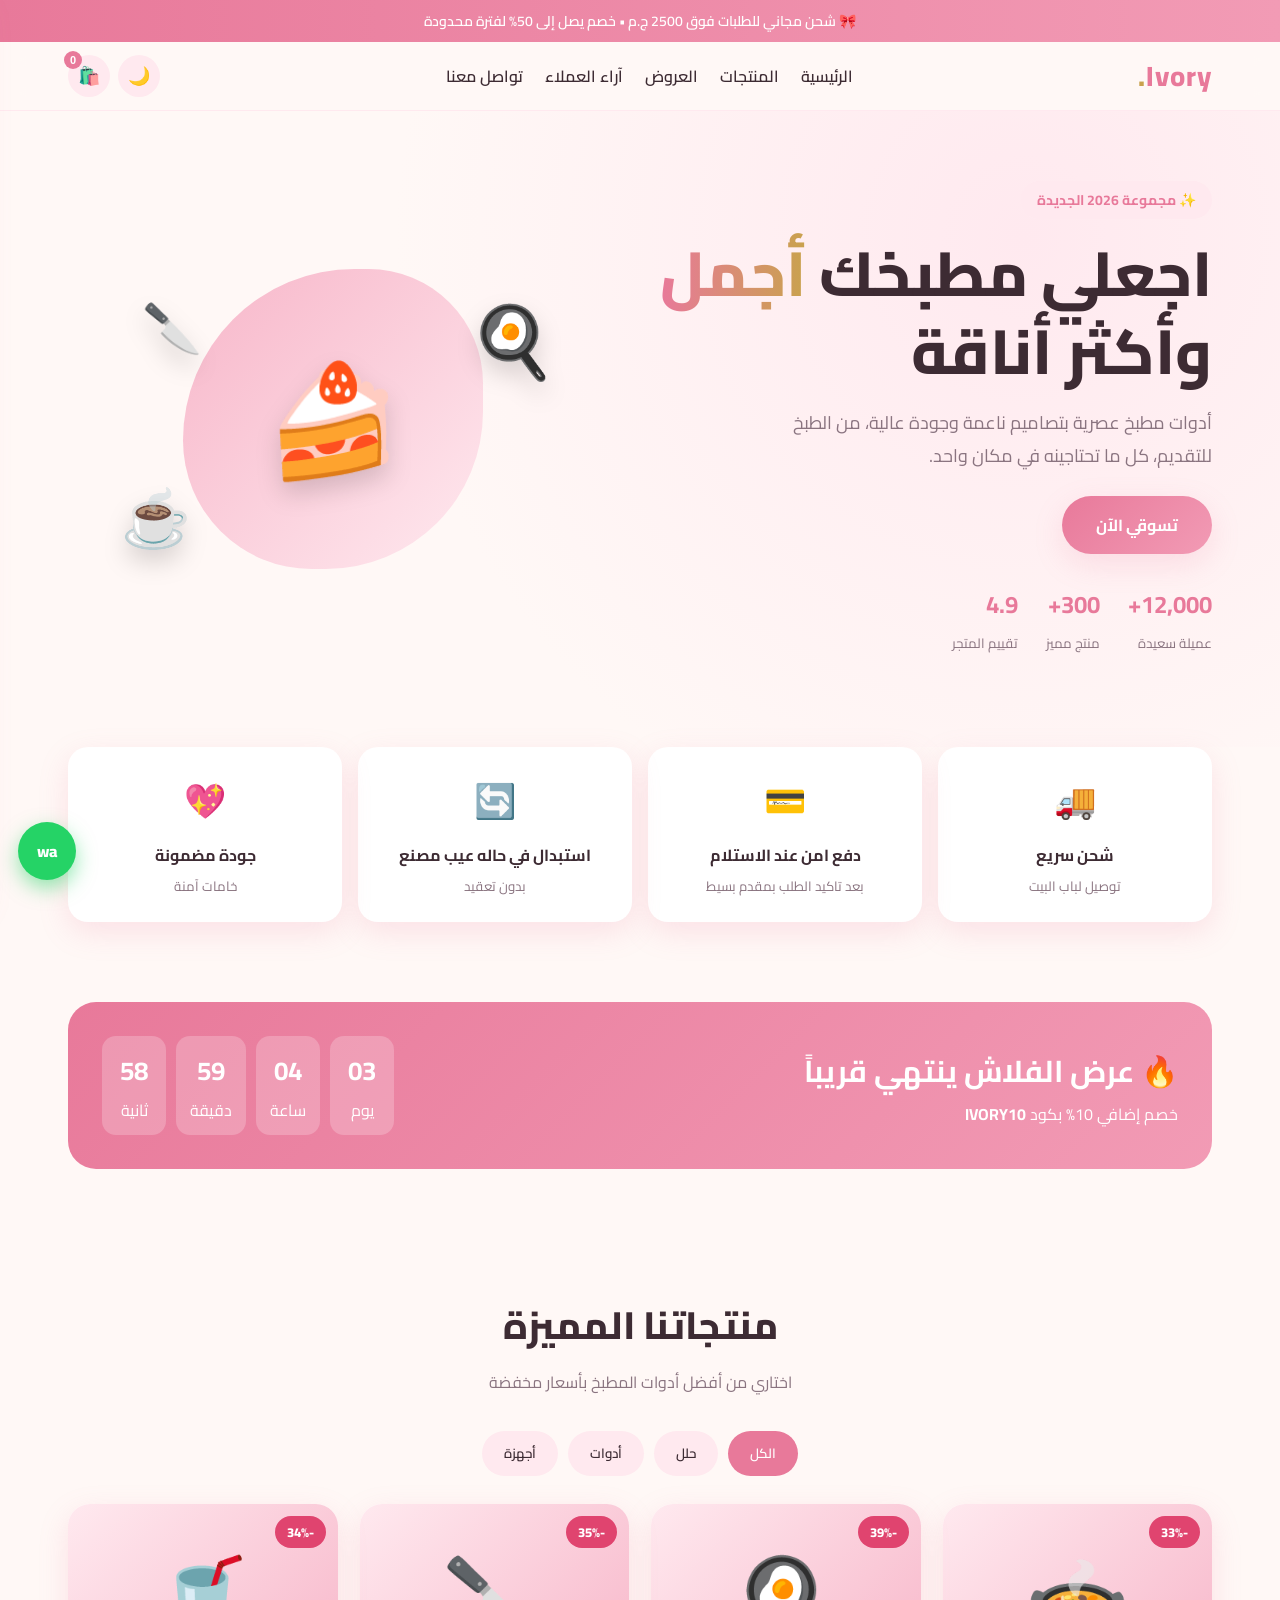
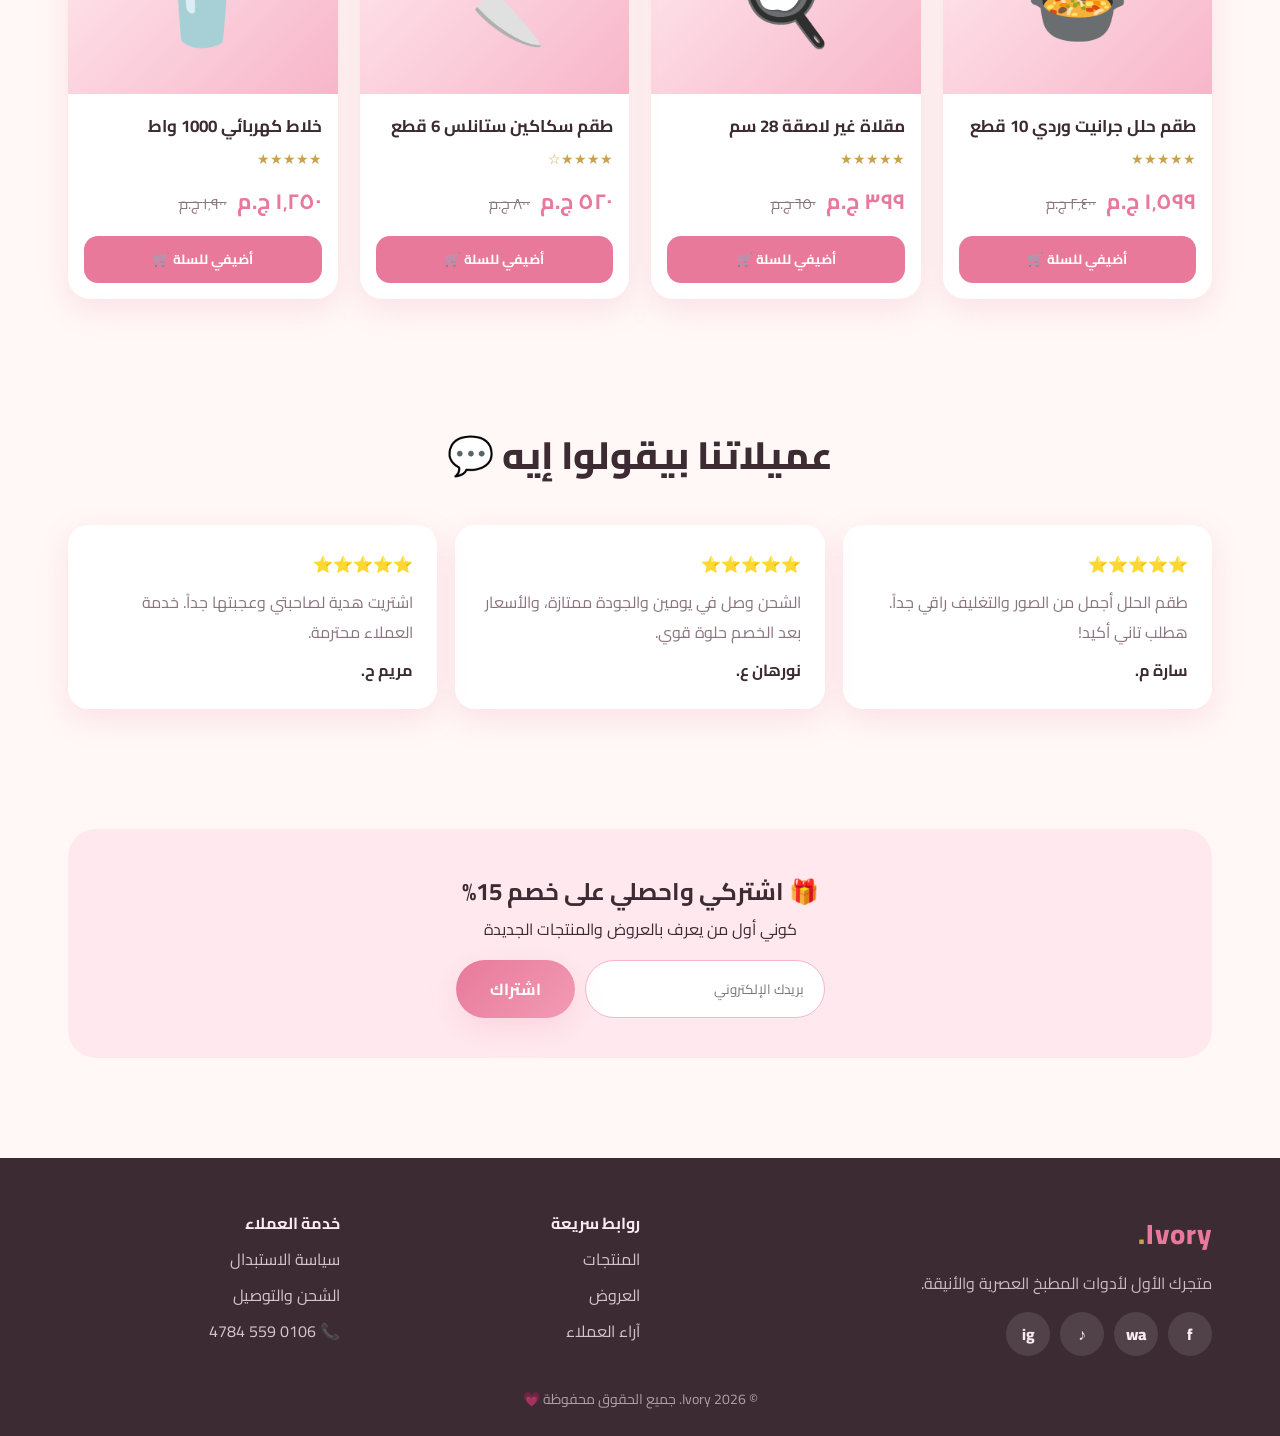
==== index.html @ 1e231fee "Add files via upload" ====
<!DOCTYPE html>
<html lang="ar" dir="rtl">
<head>
<meta charset="utf-8">
<meta name="viewport" content="width=device-width, initial-scale=1, viewport-fit=cover">
<title>Ivory | أدوات مطبخ بأناقة</title>
<link href="https://fonts.googleapis.com/css2?family=Cairo:wght@400;600;800&display=swap" rel="stylesheet">
<link rel="stylesheet" href="style.css">
</head>
<body>
<div class="top">🎀 شحن مجاني للطلبات فوق 2500 ج.م • خصم يصل إلى 50% لفترة محدودة</div>
<nav><div class="wrap">
<a class="logo" href="#">Ivory<span>.</span></a>
<div class="links" id="lk"><a href="#home">الرئيسية</a><a href="#shop">المنتجات</a><a href="#deal">العروض</a><a href="#rev">آراء العملاء</a><a href="#contact">تواصل معنا</a></div>
<div class="ic"><button class="btn-i" id="th" aria-label="الوضع">🌙</button><button class="btn-i" id="cb" aria-label="السلة">🛍️<b id="cc">0</b></button><button class="btn-i" id="bg" aria-label="القائمة">☰</button></div>
</div></nav>

<header class="hero" id="home"><div class="wrap">
<div class="rv"><span class="tag">✨ مجموعة 2026 الجديدة</span>
<h1>اجعلي مطبخك <em>أجمل</em> وأكثر أناقة</h1>
<p>أدوات مطبخ عصرية بتصاميم ناعمة وجودة عالية، من الطبخ للتقديم، كل ما تحتاجينه في مكان واحد.</p>
<a class="cta" href="#shop">تسوقي الآن</a>
<div class="stats"><div><b data-n="12000">0</b><small>عميلة سعيدة</small></div><div><b data-n="300">0</b><small>منتج مميز</small></div><div><b data-n="4.9">0</b><small>تقييم المتجر</small></div></div></div>
<div class="art"><div class="blob"></div><span class="fl">🍳</span><span class="fl">☕</span><span class="fl">🔪</span><span class="fl">🍰</span></div>
</div></header>

<section style="padding-top:0"><div class="wrap feat rv">
<div class="f"><i>🚚</i><b>شحن سريع</b><small>توصيل لباب البيت</small></div>
<div class="f"><i>💳</i><b>دفع امن عند الاستلام</b><small>بعد تاكيد الطلب بمقدم بسيط</small></div>
<div class="f"><i>🔄</i><b>استبدال في حاله عيب مصنع</b><small>بدون تعقيد</small></div>
<div class="f"><i>💖</i><b>جودة مضمونة</b><small>خامات آمنة</small></div>
</div></section>

<section id="deal" style="padding-top:20px"><div class="wrap"><div class="deal rv">
<div><h3>🔥 عرض الفلاش ينتهي قريباً</h3><p>خصم إضافي 10% بكود <b>IVORY10</b></p></div>
<div class="cd"><div><b id="d1">00</b>يوم</div><div><b id="d2">00</b>ساعة</div><div><b id="d3">00</b>دقيقة</div><div><b id="d4">00</b>ثانية</div></div>
</div></div></section>

<section id="shop"><div class="wrap">
<div class="st rv"><h2>منتجاتنا المميزة</h2><p>اختاري من أفضل أدوات المطبخ بأسعار مخفضة</p></div>
<div class="tabs rv" id="tabs"></div>
<div class="grid" id="grid"></div>
</div></section>

<section id="rev"><div class="wrap">
<div class="st rv"><h2>عميلاتنا بيقولوا إيه 💬</h2></div>
<div class="tm">
<div class="t rv">⭐⭐⭐⭐⭐<p>طقم الحلل أجمل من الصور والتغليف راقي جداً. هطلب تاني أكيد!</p><b>سارة م.</b></div>
<div class="t rv">⭐⭐⭐⭐⭐<p>الشحن وصل في يومين والجودة ممتازة، والأسعار بعد الخصم حلوة قوي.</p><b>نورهان ع.</b></div>
<div class="t rv">⭐⭐⭐⭐⭐<p>اشتريت هدية لصاحبتي وعجبتها جداً. خدمة العملاء محترمة.</p><b>مريم ح.</b></div>
</div></div></section>

<section><div class="wrap"><div class="nl rv"><h2>🎁 اشتركي واحصلي على خصم 15%</h2><p>كوني أول من يعرف بالعروض والمنتجات الجديدة</p>
<form id="nf"><input type="email" required placeholder="بريدك الإلكتروني"><button class="cta" style="margin:0;animation:none">اشتراك</button></form></div></div></section>

<footer id="contact"><div class="wrap"><div class="fg">
<div><div class="logo">Ivory<span>.</span></div><p style="opacity:.75;margin-top:8px">متجرك الأول لأدوات المطبخ العصرية والأنيقة.</p>
<div class="soc"><a href="https://www.facebook.com/profile.php?id=61594029749619&amp;locale=ar_AR" target="_blank" rel="noopener" aria-label="Facebook">f</a><a href="https://wa.me/201065594784" target="_blank" rel="noopener" aria-label="WhatsApp">wa</a><a href="https://www.tiktok.com/@ivory.kitchen0" target="_blank" rel="noopener" aria-label="TikTok">♪</a><a href="https://instagram.com" target="_blank" rel="noopener" aria-label="Instagram">ig</a></div></div>
<div><b>روابط سريعة</b><a href="#shop">المنتجات</a><a href="#deal">العروض</a><a href="#rev">آراء العملاء</a></div>
<div><b>خدمة العملاء</b><a href="#">سياسة الاستبدال</a><a href="#">الشحن والتوصيل</a><a href="tel:+201065594784">📞 0106 559 4784</a></div>
</div><div class="cp">© 2026 Ivory. جميع الحقوق محفوظة 💗</div></div></footer>

<a class="wa" href="https://wa.me/201065594784" target="_blank" rel="noopener" aria-label="WhatsApp">wa</a>
<div class="ov" id="ov"></div>
<aside class="dr" id="dr"><div style="display:flex;justify-content:space-between;align-items:center"><h3>🛍️ سلة المشتريات</h3><button class="btn-i" id="cl">✕</button></div>
<div id="items"></div><div class="tot"><span>الإجمالي</span><span id="tt">0 ج.م</span></div><button class="cta" style="margin:0;width:100%" id="ck">إتمام الطلب عبر واتساب</button></aside>
<div class="toast" id="ts"></div>

<script src="config.js"></script>
<script src="script.js"></script>
</body>
</html>
---- style.css ----
/* ========== Variables & Themes ========== */

:root {
  --bg: #fff8f6;
  --card: #fff;
  --tx: #3d2b33;
  --mu: #8a7480;
  --p: #e8799a;
  --p2: #f7b6c9;
  --g: #c9a24d;
  --soft: #ffe9ef;
  --sh: 0 10px 30px rgba(232, 121, 154, .18);
  box-sizing: border-box;
  padding-top: env(safe-area-inset-top, 0px);
  padding-bottom: env(safe-area-inset-bottom, 0px);
}

@media (prefers-color-scheme:dark) {
  :root:not([data-theme="light"]) {
    --bg: #241a1f;
    --card: #2f2229;
    --tx: #fbeaf0;
    --mu: #c5a9b4;
    --soft: #3b2a33;
    --sh: 0 10px 30px rgba(0, 0, 0, .4);
  }
}

:root[data-theme="dark"] {
  --bg: #241a1f;
  --card: #2f2229;
  --tx: #fbeaf0;
  --mu: #c5a9b4;
  --soft: #3b2a33;
  --sh: 0 10px 30px rgba(0, 0, 0, .4);
}

/* ========== Base ========== */

* {
  box-sizing: border-box;
  margin: 0;
}

html {
  scroll-behavior: smooth;
  scroll-padding-top: 80px;
  height: 100%;
}

body {
  font-family: Cairo, Tahoma, sans-serif;
  background: var(--bg);
  color: var(--tx);
  overflow-x: hidden;
}

a {
  color: inherit;
  text-decoration: none;
}

.wrap {
  max-width: 1180px;
  margin: auto;
  padding: 0 18px;
}

/* ========== Top Bar ========== */

.top {
  background: linear-gradient(90deg, var(--p), #f29bb5, var(--p));
  background-size: 200%;
  animation: slide 6s linear infinite;
  color: #fff;
  text-align: center;
  padding: 8px;
  font-size: 14px;
  font-weight: 600;
}

@keyframes slide {
  to {
    background-position: 200%;
  }
}

/* ========== Navbar ========== */

nav {
  position: sticky;
  top: env(safe-area-inset-top, 0px);
  z-index: 20;
  background: color-mix(in srgb, var(--bg) 85%, transparent);
  backdrop-filter: blur(12px);
  border-bottom: 1px solid var(--soft);
}

nav .wrap {
  display: flex;
  align-items: center;
  justify-content: space-between;
  height: 68px;
  gap: 12px;
}

.logo {
  font-size: 28px;
  font-weight: 800;
  color: var(--p);
  letter-spacing: 1px;
}

.logo span {
  color: var(--g);
}

.links {
  display: flex;
  gap: 22px;
  font-weight: 600;
}

.links a {
  position: relative;
}

.links a:after {
  content: "";
  position: absolute;
  bottom: -4px;
  right: 0;
  width: 0;
  height: 2px;
  background: var(--p);
  transition: .3s;
}

.links a:hover:after {
  width: 100%;
}

.ic {
  display: flex;
  gap: 8px;
}

.btn-i {
  border: 0;
  background: var(--soft);
  color: var(--tx);
  width: 42px;
  height: 42px;
  border-radius: 50%;
  font-size: 18px;
  cursor: pointer;
  position: relative;
  transition: .3s;
}

.btn-i:hover {
  transform: scale(1.1) rotate(-6deg);
  background: var(--p2);
}

#cc {
  position: absolute;
  top: -4px;
  left: -4px;
  background: var(--p);
  color: #fff;
  font-size: 11px;
  min-width: 18px;
  height: 18px;
  border-radius: 9px;
  display: grid;
  place-items: center;
}

#bg {
  display: none;
}

/* ========== Hero ========== */

.hero {
  position: relative;
  overflow: hidden;
  padding: 70px 0 90px;
  background: radial-gradient(circle at 80% 20%, var(--soft), transparent 55%);
}

.hero .wrap {
  display: grid;
  grid-template-columns: 1.1fr 1fr;
  align-items: center;
  gap: 30px;
}

.tag {
  display: inline-block;
  background: var(--soft);
  color: var(--p);
  padding: 6px 16px;
  border-radius: 30px;
  font-weight: 700;
  font-size: 14px;
}

h1 {
  font-size: clamp(34px, 5.5vw, 62px);
  line-height: 1.25;
  margin: 16px 0;
  font-weight: 800;
}

h1 em {
  font-style: normal;
  background: linear-gradient(90deg, var(--p), var(--g));
  -webkit-background-clip: text;
  background-clip: text;
  color: transparent;
}

.hero p {
  color: var(--mu);
  font-size: 18px;
  max-width: 480px;
}

.cta {
  display: inline-block;
  margin-top: 24px;
  background: linear-gradient(135deg, var(--p), #f29bb5);
  color: #fff;
  padding: 14px 34px;
  border-radius: 40px;
  font-weight: 700;
  border: 0;
  font-family: inherit;
  font-size: 16px;
  cursor: pointer;
  box-shadow: var(--sh);
  transition: .3s;
  animation: pulse 2.4s infinite;
}

.cta:hover {
  transform: translateY(-4px) scale(1.04);
}

@keyframes pulse {
  0% {
    box-shadow: 0 0 0 0 rgba(232, 121, 154, .5);
  }

  70% {
    box-shadow: 0 0 0 18px transparent;
  }

  100% {
    box-shadow: 0 0 0 0 transparent;
  }
}

.art {
  position: relative;
  height: 360px;
  display: grid;
  place-items: center;
}

.blob {
  position: absolute;
  width: 300px;
  height: 300px;
  background: linear-gradient(135deg, var(--p2), var(--soft));
  border-radius: 60% 40% 55% 45%;
  animation: morph 8s ease-in-out infinite;
}

@keyframes morph {
  50% {
    border-radius: 40% 60% 45% 55%;
    transform: rotate(25deg);
  }
}

.fl {
  position: absolute;
  font-size: 70px;
  animation: fl 4s ease-in-out infinite;
  filter: drop-shadow(0 12px 12px rgba(0, 0, 0, .15));
}

.fl:nth-child(2) {
  top: 10%;
  right: 8%;
}

.fl:nth-child(3) {
  bottom: 8%;
  left: 10%;
  animation-delay: -1s;
  font-size: 56px;
}

.fl:nth-child(4) {
  top: 12%;
  left: 14%;
  animation-delay: -2s;
  font-size: 48px;
}

.fl:nth-child(5) {
  font-size: 110px;
}

@keyframes fl {
  50% {
    transform: translateY(-22px) rotate(8deg);
  }
}

.stats {
  display: flex;
  gap: 28px;
  margin-top: 28px;
  flex-wrap: wrap;
}

.stats b {
  font-size: 24px;
  color: var(--p);
  display: block;
}

.stats small {
  color: var(--mu);
}

/* ========== Sections & Features ========== */

section {
  padding: 60px 0;
}

.st {
  text-align: center;
  margin-bottom: 34px;
}

.st h2 {
  font-size: clamp(26px, 4vw, 38px);
  font-weight: 800;
}

.st p {
  color: var(--mu);
  margin-top: 6px;
}

.feat {
  display: grid;
  grid-template-columns: repeat(4, 1fr);
  gap: 16px;
}

.f {
  background: var(--card);
  border-radius: 20px;
  padding: 22px;
  text-align: center;
  box-shadow: var(--sh);
  transition: .3s;
}

.f:hover {
  transform: translateY(-8px);
}

.f i {
  font-style: normal;
  font-size: 34px;
  display: block;
  margin-bottom: 8px;
}

.f b {
  display: block;
}

.f small {
  color: var(--mu);
}

/* ========== Flash Deal & Countdown ========== */

.deal {
  background: linear-gradient(135deg, var(--p), #f29bb5);
  color: #fff;
  border-radius: 28px;
  padding: 34px;
  display: flex;
  justify-content: space-between;
  align-items: center;
  gap: 20px;
  flex-wrap: wrap;
}

.deal h3 {
  font-size: 30px;
}

.cd {
  display: flex;
  gap: 10px;
}

.cd div {
  background: rgba(255, 255, 255, .22);
  border-radius: 14px;
  padding: 10px 14px;
  text-align: center;
  min-width: 64px;
}

.cd b {
  font-size: 26px;
  display: block;
}

/* ========== Product Tabs ========== */

.tabs {
  display: flex;
  gap: 10px;
  justify-content: center;
  flex-wrap: wrap;
  margin-bottom: 28px;
}

.tab {
  border: 0;
  background: var(--soft);
  color: var(--tx);
  padding: 10px 22px;
  border-radius: 30px;
  font-family: inherit;
  font-weight: 600;
  cursor: pointer;
  transition: .3s;
}

.tab.on,
.tab:hover {
  background: var(--p);
  color: #fff;
}

/* ========== Product Grid ========== */

.grid {
  display: grid;
  grid-template-columns: repeat(auto-fill, minmax(250px, 1fr));
  gap: 22px;
}

.pc {
  background: var(--card);
  border-radius: 22px;
  overflow: hidden;
  box-shadow: var(--sh);
  transition: .4s;
  position: relative;
}

.pc:hover {
  transform: translateY(-10px);
}

.pi {
  height: 190px;
  display: grid;
  place-items: center;
  font-size: 84px;
  background: linear-gradient(135deg, var(--soft), var(--p2));
  transition: .5s;
}

.pc:hover .pi {
  transform: scale(1.08) rotate(-4deg);
}

.dis {
  position: absolute;
  top: 12px;
  right: 12px;
  background: #e0446f;
  color: #fff;
  font-weight: 800;
  font-size: 13px;
  padding: 4px 12px;
  border-radius: 20px;
}

.pb {
  padding: 16px;
}

.pb h4 {
  font-size: 17px;
}

.rt {
  color: var(--g);
  font-size: 14px;
  margin: 4px 0;
}

.pr {
  display: flex;
  align-items: baseline;
  gap: 10px;
  margin: 8px 0 14px;
}

.pr b {
  font-size: 22px;
  color: var(--p);
}

.pr s {
  color: var(--mu);
  font-size: 15px;
}

.add {
  width: 100%;
  border: 0;
  background: var(--p);
  color: #fff;
  padding: 11px;
  border-radius: 14px;
  font-family: inherit;
  font-weight: 700;
  cursor: pointer;
  transition: .3s;
}

.add:hover {
  background: #d4567c;
  letter-spacing: .5px;
}

/* ========== Scroll Reveal ========== */

.rv {
  opacity: 0;
  transform: translateY(40px);
  transition: .8s;
}

.rv.in {
  opacity: 1;
  transform: none;
}

/* ========== Testimonials ========== */

.tm {
  display: grid;
  grid-template-columns: repeat(3, 1fr);
  gap: 18px;
}

.t {
  background: var(--card);
  border-radius: 20px;
  padding: 24px;
  box-shadow: var(--sh);
}

.t p {
  color: var(--mu);
  margin: 8px 0;
}

/* ========== Newsletter ========== */

.nl {
  background: var(--soft);
  border-radius: 28px;
  padding: 40px 20px;
  text-align: center;
}

.nl form {
  display: flex;
  gap: 10px;
  justify-content: center;
  margin-top: 16px;
  flex-wrap: wrap;
}

.nl input {
  padding: 13px 20px;
  border-radius: 30px;
  border: 1px solid var(--p2);
  min-width: 240px;
  font-family: inherit;
  background: var(--card);
  color: var(--tx);
}

/* ========== Footer ========== */

footer {
  background: #3d2b33;
  color: #fbeaf0;
  padding: 50px 0 24px;
  margin-top: 40px;
}

.fg {
  display: grid;
  grid-template-columns: 2fr 1fr 1fr;
  gap: 28px;
}

footer a {
  display: block;
  opacity: .8;
  margin: 6px 0;
}

footer a:hover {
  opacity: 1;
  color: var(--p2);
}

.soc {
  display: flex;
  gap: 10px;
  margin-top: 14px;
}

.soc a {
  width: 44px;
  height: 44px;
  border-radius: 50%;
  background: rgba(255, 255, 255, .1);
  display: grid;
  place-items: center;
  font-weight: 800;
  margin: 0;
  opacity: 1;
  transition: .3s;
}

.soc a:hover {
  transform: translateY(-6px) rotate(8deg);
  background: var(--p);
}

.cp {
  text-align: center;
  opacity: .6;
  margin-top: 30px;
  font-size: 14px;
}

/* ========== Floating WhatsApp ========== */

.wa {
  position: fixed;
  bottom: calc(20px + env(safe-area-inset-bottom, 0px));
  left: 18px;
  width: 58px;
  height: 58px;
  border-radius: 50%;
  background: #25d366;
  color: #fff;
  display: grid;
  place-items: center;
  font-weight: 800;
  z-index: 30;
  animation: pulse 2s infinite;
  box-shadow: 0 8px 20px rgba(37, 211, 102, .5);
}

/* ========== Cart Drawer ========== */

.dr {
  position: fixed;
  top: 0;
  bottom: 0;
  left: 0;
  width: min(400px, 100%);
  background: var(--card);
  z-index: 50;
  transform: translateX(-105%);
  transition: .45s cubic-bezier(.2, .8, .2, 1);
  display: flex;
  flex-direction: column;
  padding: 20px;
  padding-top: calc(20px + env(safe-area-inset-top, 0px));
  box-shadow: var(--sh);
}

.dr.open {
  transform: none;
}

.ov {
  position: fixed;
  inset: 0;
  background: rgba(0, 0, 0, .45);
  z-index: 40;
  opacity: 0;
  pointer-events: none;
  transition: .3s;
}

.ov.open {
  opacity: 1;
  pointer-events: auto;
}

#items {
  flex: 1;
  overflow: auto;
  margin: 14px 0;
}

.ci {
  display: flex;
  gap: 12px;
  align-items: center;
  padding: 10px 0;
  border-bottom: 1px solid var(--soft);
  animation: pop .4s;
}

@keyframes pop {
  from {
    opacity: 0;
    transform: scale(.8);
  }
}

.ci span.e {
  font-size: 34px;
  background: var(--soft);
  border-radius: 12px;
  padding: 6px;
}

.ci div {
  flex: 1;
}

.q button {
  border: 0;
  background: var(--soft);
  color: var(--tx);
  width: 26px;
  height: 26px;
  border-radius: 50%;
  cursor: pointer;
}

.tot {
  display: flex;
  justify-content: space-between;
  font-weight: 800;
  font-size: 20px;
  margin-bottom: 12px;
}

/* ========== Toast Notification ========== */

.toast {
  position: fixed;
  bottom: 90px;
  right: 50%;
  transform: translate(50%, 30px);
  background: var(--tx);
  color: var(--bg);
  padding: 12px 22px;
  border-radius: 30px;
  opacity: 0;
  transition: .4s;
  z-index: 60;
  pointer-events: none;
}

.toast.show {
  opacity: 1;
  transform: translate(50%, 0);
}

/* ========== Responsive ========== */

@media (max-width:820px) {
  .links {
    display: none;
  }

  .links.open {
    display: flex;
    flex-direction: column;
    position: absolute;
    top: 68px;
    right: 0;
    left: 0;
    background: var(--bg);
    padding: 20px;
    gap: 14px;
    box-shadow: var(--sh);
  }

  #bg {
    display: grid;
  }

  .hero .wrap,
  .fg,
  .tm {
    grid-template-columns: 1fr;
  }

  .feat {
    grid-template-columns: 1fr 1fr;
  }

  .art {
    height: 260px;
  }

  .blob {
    width: 220px;
    height: 220px;
  }

  .hero {
    padding-top: 40px;
  }
}

/* ========== Reduced Motion ========== */

@media (prefers-reduced-motion:reduce) {
  * {
    animation: none!important;
    transition: none!important;
  }
}

/* ========== Product Images ========== */

.pi {
  overflow: hidden;
}

.pi img {
  width: 100%;
  height: 100%;
  object-fit: cover;
}

.ci span.e {
  width: 52px;
  height: 52px;
  display: grid;
  place-items: center;
  overflow: hidden;
  flex-shrink: 0;
}

.ci span.e img {
  width: 100%;
  height: 100%;
  object-fit: cover;
  border-radius: 8px;
}
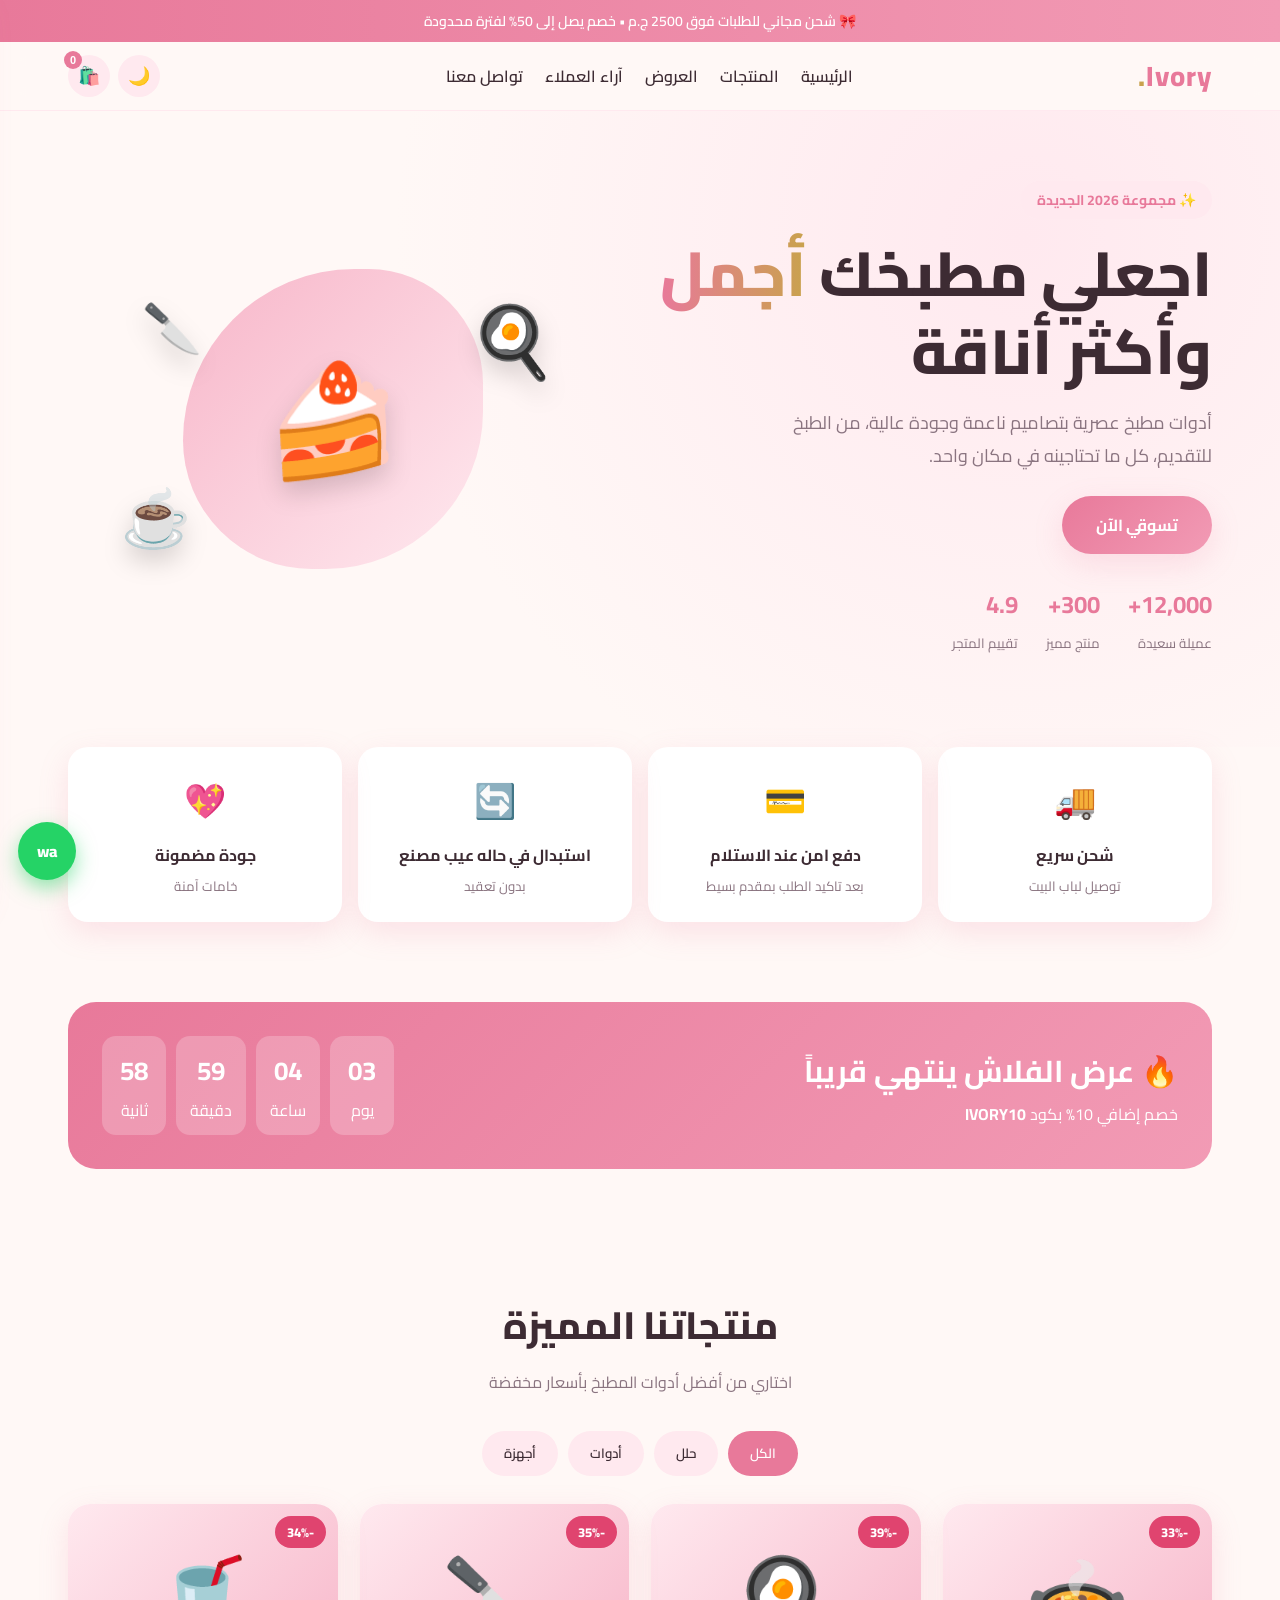
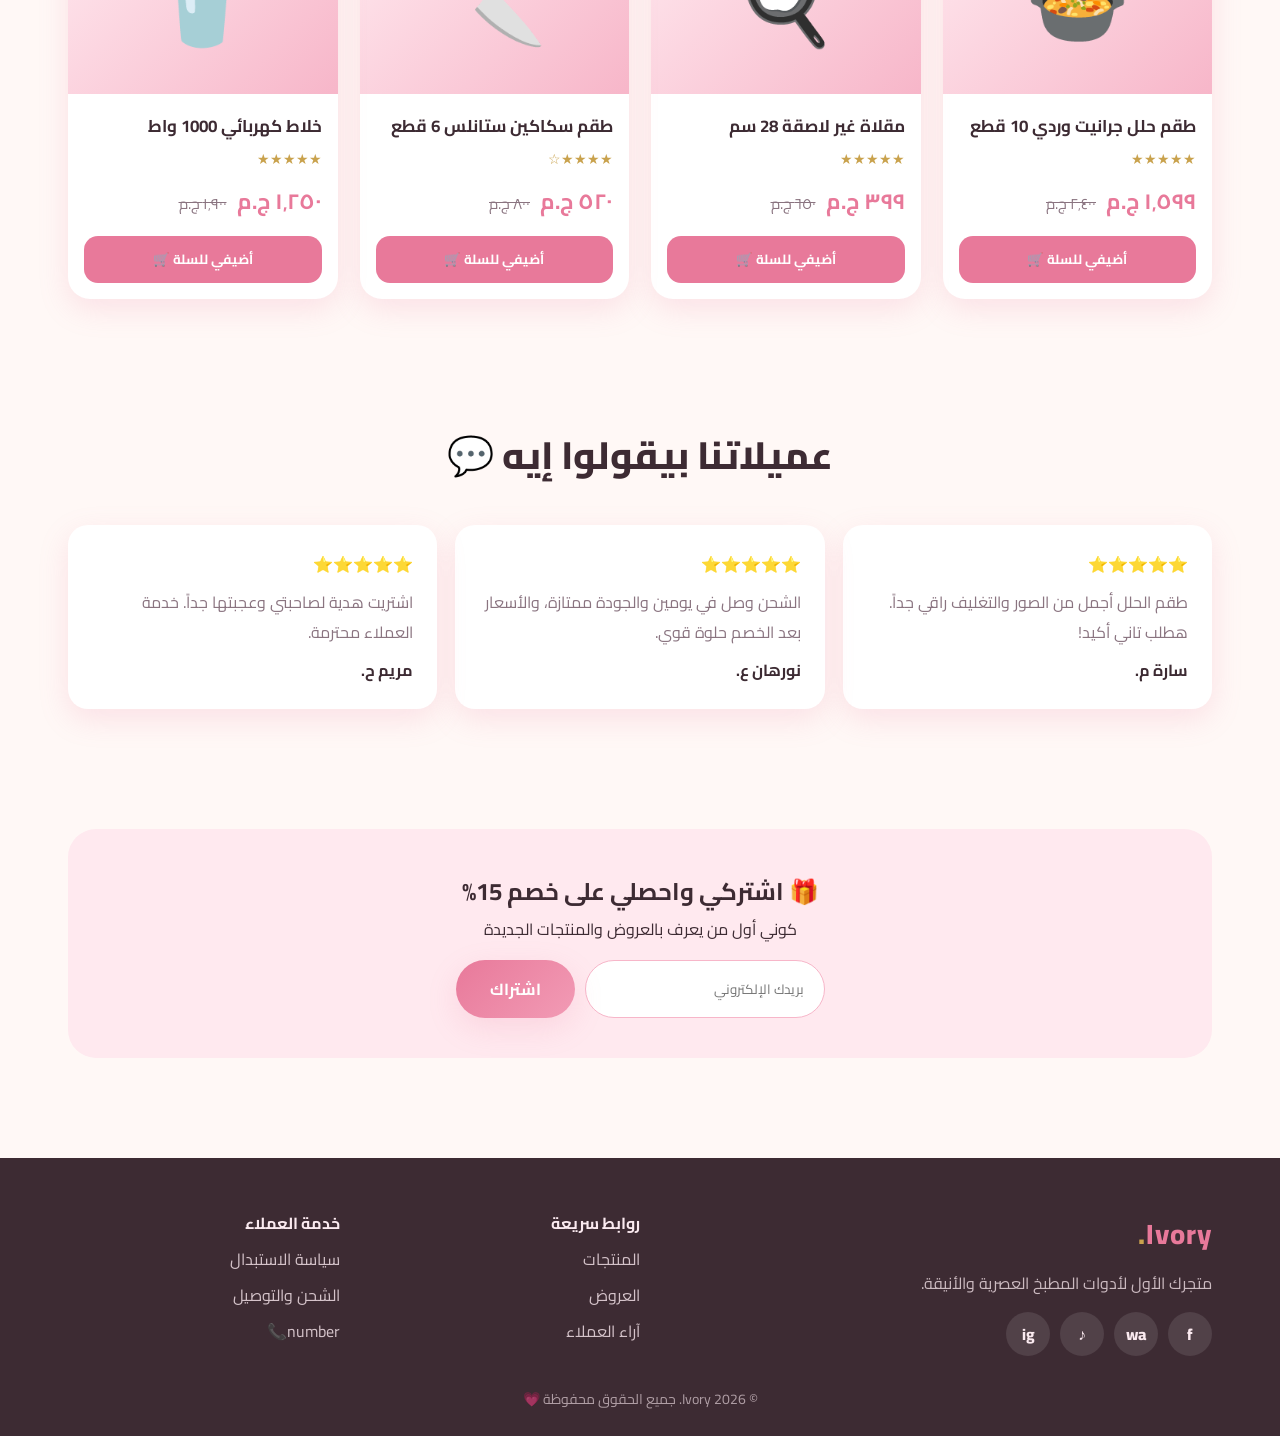
==== commit 11217415: "Update index.html" ====
--- a/index.html
+++ b/index.html
@@ -57,10 +57,10 @@
 <div><div class="logo">Ivory<span>.</span></div><p style="opacity:.75;margin-top:8px">متجرك الأول لأدوات المطبخ العصرية والأنيقة.</p>
 <div class="soc"><a href="https://www.facebook.com/profile.php?id=61594029749619&amp;locale=ar_AR" target="_blank" rel="noopener" aria-label="Facebook">f</a><a href="https://wa.me/201065594784" target="_blank" rel="noopener" aria-label="WhatsApp">wa</a><a href="https://www.tiktok.com/@ivory.kitchen0" target="_blank" rel="noopener" aria-label="TikTok">♪</a><a href="https://instagram.com" target="_blank" rel="noopener" aria-label="Instagram">ig</a></div></div>
 <div><b>روابط سريعة</b><a href="#shop">المنتجات</a><a href="#deal">العروض</a><a href="#rev">آراء العملاء</a></div>
-<div><b>خدمة العملاء</b><a href="#">سياسة الاستبدال</a><a href="#">الشحن والتوصيل</a><a href="tel:+201065594784">📞 0106 559 4784</a></div>
+<div><b>خدمة العملاء</b><a href="#">سياسة الاستبدال</a><a href="#">الشحن والتوصيل</a><a href="tel:+201099498570">number📞</a></div>
 </div><div class="cp">© 2026 Ivory. جميع الحقوق محفوظة 💗</div></div></footer>
 
-<a class="wa" href="https://wa.me/201065594784" target="_blank" rel="noopener" aria-label="WhatsApp">wa</a>
+<a class="wa" href="https://wa.me/201099498570" target="_blank" rel="noopener" aria-label="WhatsApp">wa</a>
 <div class="ov" id="ov"></div>
 <aside class="dr" id="dr"><div style="display:flex;justify-content:space-between;align-items:center"><h3>🛍️ سلة المشتريات</h3><button class="btn-i" id="cl">✕</button></div>
 <div id="items"></div><div class="tot"><span>الإجمالي</span><span id="tt">0 ج.م</span></div><button class="cta" style="margin:0;width:100%" id="ck">إتمام الطلب عبر واتساب</button></aside>
